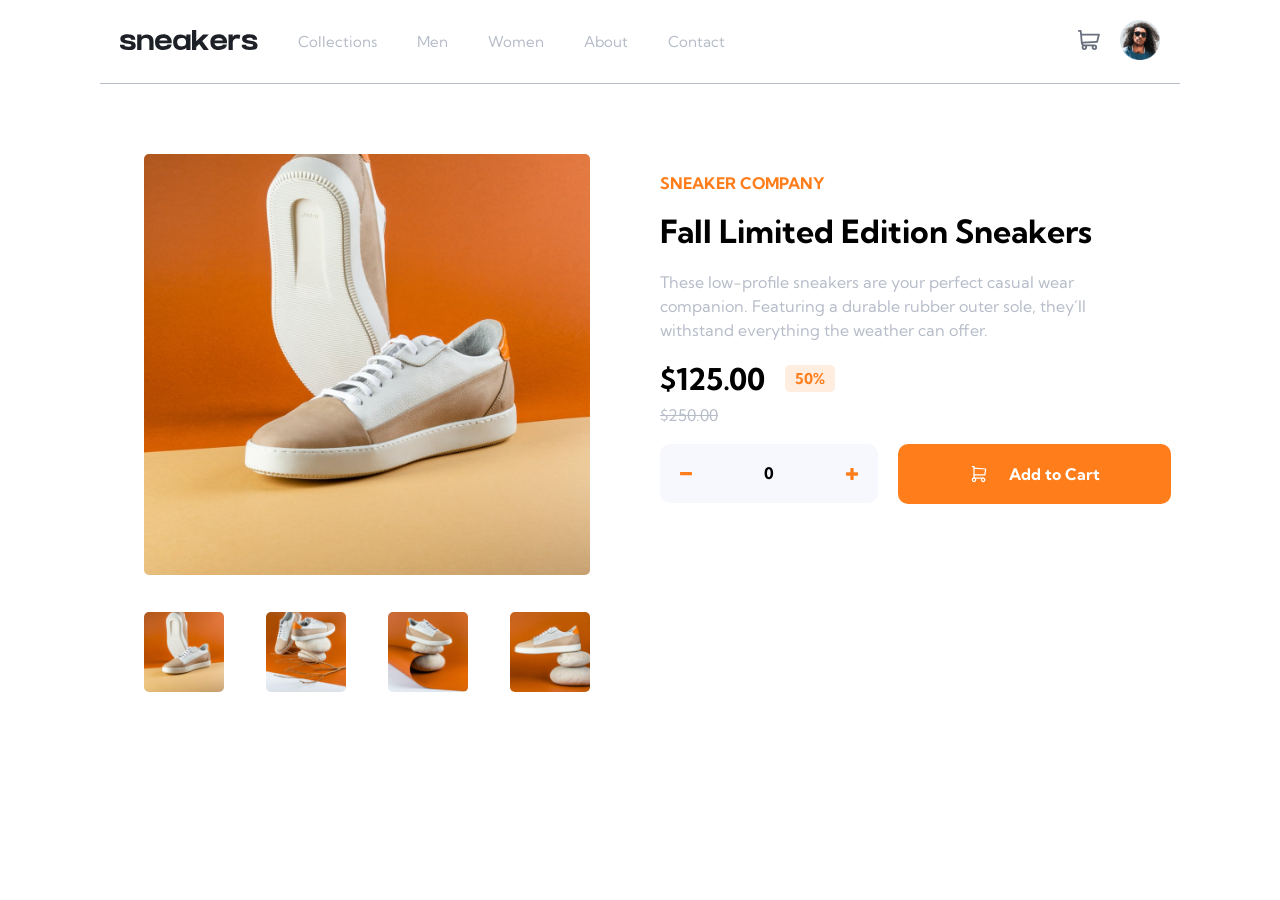
==== index.html @ 6f20aed4 "Add: proyecto e-commerce" ====
<!DOCTYPE html>
<html lang="en">

<head>
    <meta charset="UTF-8">
    <meta http-equiv="X-UA-Compatible" content="IE=edge">
    <meta name="viewport" content="width=device-width, initial-scale=1.0">
    <link rel="stylesheet" href="css/normalice.css">
    <link rel="stylesheet" href="css/style.css">
    <link rel="preconnect" href="https://fonts.googleapis.com">
    <link rel="preconnect" href="https://fonts.gstatic.com" crossorigin>
    <link href="https://fonts.googleapis.com/css2?family=Kumbh+Sans:wght@400;700&display=swap" rel="stylesheet">
    <title>sneakers</title>
</head>

<body>
    <header class="header">

        <nav class="header-navegacion">
            <div class="nav">
                <a href="#" class="navegacion-icono-Menu" id="menu">
                    <img src="src/icon-menu.svg" alt="Icono de navegacion">
                </a>
                <a href="#" class="navegacion-logo">
                    <img src="src/logo.svg" alt="Logo">
                </a>

                <div class="navegacion">
                    <a href="#" class="x">X</a>
                    <a href="#">Collections</a>
                    <a href="#">Men</a>
                    <a href="#">Women</a>
                    <a href="#">About</a>
                    <a href="#">Contact</a>
                </div>
            </div>
            <div class="nav">
                <a href="#" class="navegacion-icono-carrito">
                    <img src="src/icon-cart.svg" alt="icono carrito" id="carrito">
                </a>
                <a href="#" class="navegacion-perfil">
                    <img src="src/image-avatar.png" alt="Imagen de perfil">
                </a>
            </div>
        </nav>

        </div>
        <div class="producto">
            <div class="card-carrito">
                <div class="card-titulo">
                    <p>Card</p>
                </div>
                <div class="contenido-carrito">
                    <p class="mensaje">
                        Your cart is empty
                    </p>
                    <div class="articulos">
                        <div class="datos-carrito">
                            <div class="product-img">
                                <img src="src/image-product-1.jpg" width="70" />
                            </div>
                            <div class="product-info">
                                <p>Autumn Limited Edition</p>
                                <p>$125 x 3 <span>$375.00</span></p>
                            </div>
                            <div class="btnEliminar">
                                <img src="src/icon-delete.svg" alt="btnEliminar">
                            </div>
                        </div>
                        <div class="check">
                            <a href="#" class="btnCheck">Checkout</a>
                        </div>
                    </div>

                </div>
            </div>
            <div class="producto-hero">
                <div class="imagenes-producto">
                    <div class="imagen">
                        <img src="src/image-product-1.jpg" alt="Imagen Producto">
                    </div>
                    <div class="angulos">
                        <img src="src/image-product-1-thumbnail.jpg" width="80" height="80" class="img-small">
                        <img src="src/image-product-2-thumbnail.jpg" width="80" height="80" class="img-small">
                        <img src="src/image-product-3-thumbnail.jpg" width="80" height="80" class="img-small">
                        <img src="src/image-product-4-thumbnail.jpg" width="80" height="80"  class="img-small">
                    </div>
                    <div class="flechas">
                        <div class="flecha">
                            <img src="src/icon-previous.svg" alt="Icon back" id="back" width="10">
                        </div>
                        <div class="flecha">
                            <img src="src/icon-next.svg" alt="Icon back" id="next" width="10">
                        </div>
                    </div>
                </div>
                <div class="producto-info">
                    <div class="marca">
                        <p>sneaker company</p>
                    </div>
                    <div class="titulo">
                        <h1>Fall Limited Edition Sneakers</h1>
                    </div>
                    <div class="info">
                        <p>These low-profile sneakers are your perfect casual wear companion. Featuring a durable rubber
                            outer
                            sole, they´ll withstand everything the weather can offer.</p>
                    </div>
                    <div class="precio">
                        <div class="precio-1">
                            <p>$125.00</p>
                            <span>50%</span>
                        </div>
                        <div class="precio-2">
                            <p>$250.00</p>
                        </div>
                    </div>
                    <div class="flex">
                        <div class="cantidad">
                            <img src="src/icon-minus.svg" alt="icono de menor" id="menor">
                            <p>0</p>
                            <img src="src/icon-plus.svg" alt="icono de mas" id="mas">
                        </div>
                        <div class="agregar-carrito">
                            <button>
                                <svg xmlns="http://www.w3.org/2000/svg" class="icon icon-tabler icon-tabler-shopping-cart"
                                    width="20" height="20" viewBox="0 0 24 24" stroke-width="1.5" stroke="#ffffff"
                                    fill="none" stroke-linecap="round" stroke-linejoin="round">
                                    <path stroke="none" d="M0 0h24v24H0z" fill="none" />
                                    <circle cx="6" cy="19" r="2" />
                                    <circle cx="17" cy="19" r="2" />
                                    <path d="M17 17h-11v-14h-2" />
                                    <path d="M6 5l14 1l-1 7h-13" />
                                </svg>
                                <p>Add to Cart</p>
                            </button>
                        </div>
                    </div>
                   
                </div>
            </div>

</body>

</html>
---- css/normalice.css ----
/*! normalize.css v8.0.1 | MIT License | github.com/necolas/normalize.css */

/* Document
   ========================================================================== */

/**
 * 1. Correct the line height in all browsers.
 * 2. Prevent adjustments of font size after orientation changes in iOS.
 */

 html {
    line-height: 1.15; /* 1 */
    -webkit-text-size-adjust: 100%; /* 2 */
  }
  
  /* Sections
     ========================================================================== */
  
  /**
   * Remove the margin in all browsers.
   */
  
  body {
    margin: 0;
  }
  
  /**
   * Render the `main` element consistently in IE.
   */
  
  main {
    display: block;
  }
  
  /**
   * Correct the font size and margin on `h1` elements within `section` and
   * `article` contexts in Chrome, Firefox, and Safari.
   */
  
  h1 {
    font-size: 2em;
    margin: 0.67em 0;
  }
  
  /* Grouping content
     ========================================================================== */
  
  /**
   * 1. Add the correct box sizing in Firefox.
   * 2. Show the overflow in Edge and IE.
   */
  
  hr {
    box-sizing: content-box; /* 1 */
    height: 0; /* 1 */
    overflow: visible; /* 2 */
  }
  
  /**
   * 1. Correct the inheritance and scaling of font size in all browsers.
   * 2. Correct the odd `em` font sizing in all browsers.
   */
  
  pre {
    font-family: monospace, monospace; /* 1 */
    font-size: 1em; /* 2 */
  }
  
  /* Text-level semantics
     ========================================================================== */
  
  /**
   * Remove the gray background on active links in IE 10.
   */
  
  a {
    background-color: transparent;
  }
  
  /**
   * 1. Remove the bottom border in Chrome 57-
   * 2. Add the correct text decoration in Chrome, Edge, IE, Opera, and Safari.
   */
  
  abbr[title] {
    border-bottom: none; /* 1 */
    text-decoration: underline; /* 2 */
    text-decoration: underline dotted; /* 2 */
  }
  
  /**
   * Add the correct font weight in Chrome, Edge, and Safari.
   */
  
  b,
  strong {
    font-weight: bolder;
  }
  
  /**
   * 1. Correct the inheritance and scaling of font size in all browsers.
   * 2. Correct the odd `em` font sizing in all browsers.
   */
  
  code,
  kbd,
  samp {
    font-family: monospace, monospace; /* 1 */
    font-size: 1em; /* 2 */
  }
  
  /**
   * Add the correct font size in all browsers.
   */
  
  small {
    font-size: 80%;
  }
  
  /**
   * Prevent `sub` and `sup` elements from affecting the line height in
   * all browsers.
   */
  
  sub,
  sup {
    font-size: 75%;
    line-height: 0;
    position: relative;
    vertical-align: baseline;
  }
  
  sub {
    bottom: -0.25em;
  }
  
  sup {
    top: -0.5em;
  }
  
  /* Embedded content
     ========================================================================== */
  
  /**
   * Remove the border on images inside links in IE 10.
   */
  
  img {
    border-style: none;
  }
  
  /* Forms
     ========================================================================== */
  
  /**
   * 1. Change the font styles in all browsers.
   * 2. Remove the margin in Firefox and Safari.
   */
  
  button,
  input,
  optgroup,
  select,
  textarea {
    font-family: inherit; /* 1 */
    font-size: 100%; /* 1 */
    line-height: 1.15; /* 1 */
    margin: 0; /* 2 */
  }
  
  /**
   * Show the overflow in IE.
   * 1. Show the overflow in Edge.
   */
  
  button,
  input { /* 1 */
    overflow: visible;
  }
  
  /**
   * Remove the inheritance of text transform in Edge, Firefox, and IE.
   * 1. Remove the inheritance of text transform in Firefox.
   */
  
  button,
  select { /* 1 */
    text-transform: none;
  }
  
  /**
   * Correct the inability to style clickable types in iOS and Safari.
   */
  
  button,
  [type="button"],
  [type="reset"],
  [type="submit"] {
    -webkit-appearance: button;
  }
  
  /**
   * Remove the inner border and padding in Firefox.
   */
  
  button::-moz-focus-inner,
  [type="button"]::-moz-focus-inner,
  [type="reset"]::-moz-focus-inner,
  [type="submit"]::-moz-focus-inner {
    border-style: none;
    padding: 0;
  }
  
  /**
   * Restore the focus styles unset by the previous rule.
   */
  
  button:-moz-focusring,
  [type="button"]:-moz-focusring,
  [type="reset"]:-moz-focusring,
  [type="submit"]:-moz-focusring {
    outline: 1px dotted ButtonText;
  }
  
  /**
   * Correct the padding in Firefox.
   */
  
  fieldset {
    padding: 0.35em 0.75em 0.625em;
  }
  
  /**
   * 1. Correct the text wrapping in Edge and IE.
   * 2. Correct the color inheritance from `fieldset` elements in IE.
   * 3. Remove the padding so developers are not caught out when they zero out
   *    `fieldset` elements in all browsers.
   */
  
  legend {
    box-sizing: border-box; /* 1 */
    color: inherit; /* 2 */
    display: table; /* 1 */
    max-width: 100%; /* 1 */
    padding: 0; /* 3 */
    white-space: normal; /* 1 */
  }
  
  /**
   * Add the correct vertical alignment in Chrome, Firefox, and Opera.
   */
  
  progress {
    vertical-align: baseline;
  }
  
  /**
   * Remove the default vertical scrollbar in IE 10+.
   */
  
  textarea {
    overflow: auto;
  }
  
  /**
   * 1. Add the correct box sizing in IE 10.
   * 2. Remove the padding in IE 10.
   */
  
  [type="checkbox"],
  [type="radio"] {
    box-sizing: border-box; /* 1 */
    padding: 0; /* 2 */
  }
  
  /**
   * Correct the cursor style of increment and decrement buttons in Chrome.
   */
  
  [type="number"]::-webkit-inner-spin-button,
  [type="number"]::-webkit-outer-spin-button {
    height: auto;
  }
  
  /**
   * 1. Correct the odd appearance in Chrome and Safari.
   * 2. Correct the outline style in Safari.
   */
  
  [type="search"] {
    -webkit-appearance: textfield; /* 1 */
    outline-offset: -2px; /* 2 */
  }
  
  /**
   * Remove the inner padding in Chrome and Safari on macOS.
   */
  
  [type="search"]::-webkit-search-decoration {
    -webkit-appearance: none;
  }
  
  /**
   * 1. Correct the inability to style clickable types in iOS and Safari.
   * 2. Change font properties to `inherit` in Safari.
   */
  
  ::-webkit-file-upload-button {
    -webkit-appearance: button; /* 1 */
    font: inherit; /* 2 */
  }
  
  /* Interactive
     ========================================================================== */
  
  /*
   * Add the correct display in Edge, IE 10+, and Firefox.
   */
  
  details {
    display: block;
  }
  
  /*
   * Add the correct display in all browsers.
   */
  
  summary {
    display: list-item;
  }
  
  /* Misc
     ========================================================================== */
  
  /**
   * Add the correct display in IE 10+.
   */
  
  template {
    display: none;
  }
  
  /**
   * Add the correct display in IE 10.
   */
  
  [hidden] {
    display: none;
  }
---- css/style.css ----
:root {
    /* Layout */
    --mobile: 375px;
    --desktop: 1440px;

    /* Colors */
    --orenge: hsl(26, 100%, 55%);
    --paleOrange: hsl(25, 100%, 94%);

    --Veryblue: hsl(220, 13%, 13%);
    --Darkblue: hsl(219, 9%, 45%);
    --blue: hsl(220, 14%, 75%);
    --Lightblue: hsl(223, 64%, 98%);
    --White: hsl(0, 0%, 100%);
    --Black: hsl(0, 0%, 0%);

    /* Font */

    --principal: 'Kumbh Sans', sans-serif;
}


html {
    font-size: 62.5%;

}

body {
    font-size: 16px;
    font-family: var(--principal);

}

h1,
h2,
h3,
p {
    margin: 0;
    padding: 0;
}

/* Header */

/* Navegacion */

.header-navegacion {
    display: flex;
    justify-content:
        space-between;
    align-items: center;
    padding: 1.5rem;

}

.nav {
    display: flex;
    align-items: center;
    gap: 2rem;
}

.nav .navegacion-perfil img {
    width: 4rem;
}

/* Navegacion mobile */

.inactivo {
    display: none;
}

.ativo {
    display: block;
}

.mobile {
    z-index: 1;
    position: absolute;
    display: flex;
    flex-direction: column;
    gap: 2.5rem;
    font-weight: 700;
    background-color: var(--White);
    width: 50%;
    height: 100vh;
    padding: 2rem;

}

.navegacion {
    display: none;
}


.mobile a {
    text-decoration: none;
    font-size: 2rem;
    color: var(--Black);
}

.mobile a:first-child {
    margin-bottom: 3rem;

}






/* Producto */

.producto {
    display: flex;
    justify-content: center;

}

/* card carrito */
.card-carrito {
    background-color: var(--White);
    width: 95%;
    height: 30rem;
    position: absolute;
    z-index: 1;
    margin-top: 1rem;
    border-radius: 1rem;
    display: grid;
    grid-template-rows: repeat(2, 25% 75%);
    align-items: center;
    display: none;

}

.contenido-carrito {
    display: flex;
    flex-direction: column;
    justify-content: space-between;
    align-items: center;
    padding: 2rem;
    gap: 2rem;


    display: none;
}

.datos-carrito {
    display: flex;
    justify-content: space-between;
    align-items: center;
    gap: 1rem;


}

.articulos {
    display: flex;
    flex-direction: column;
    gap: 2rem;

}

.product-img img {
    border-radius: .5rem;
}

.product-info p {
    color: var(--blue);
}

.product-info span {
    color: var(--Black);
    font-weight: 700;
}

.btnEliminar img {
    width: 1.5rem;
}

.check {
    background-color: var(--orenge);
    padding: 2rem;
    text-align: center;
    border-radius: 1rem;
    /* text-decoration: none; */
}

.check a {
    text-decoration: none;
    color: white;
    font-weight: 700;
}



.mensaje {
    text-align: center;
    font-weight: 700;
    color: var(--blue);
    display: none;
}


.card-titulo {
    border-bottom: solid 1px rgb(230, 230, 230);
    width: 100%;
}

.card-titulo p {
    font-weight: 700;
    margin: 2rem;
}

@media (min-width: 376px) {

    .datos-carrito {
        gap: 1rem;
    }

    .product-img img {
        width: 4rem;
    }

    .product-info p {
        font-size: 1.5rem;
    }

}

/* hero */

.imagen img {
    width: 100%;
    height: 35rem;
    position: absolute;
}

.flechas {
    position: relative;
    margin: 0 auto;
    width: 90%;
    height: 35rem;
    display: flex;
    justify-content: space-between;
    align-items: center;

}

.flecha {
    background-color: var(--White);
    padding: 1.5rem;
    border-radius: 50%;
    display: flex;
    justify-content: center;
    align-items: center;
}

.angulos {
    display: none;
}

/* Informacion */
.producto-info {
    padding: 2rem;
}

.marca p {

    text-transform: uppercase;
    font-weight: 700;
    color: var(--orenge);
    margin-bottom: 2rem;

}

.info {
    color: var(--blue);
    margin-bottom: 2rem;
    line-height: 1.5;

}

.titulo {
    margin-bottom: 2rem;
}

/* Precio */

.precio {
    display: flex;
    justify-content: space-between;
    align-items: center;
    padding: 0;
    margin-bottom: 2rem;

}

.precio-1 {
    display: flex;
    align-items: center;
    gap: 2rem;
    padding: 1rem;


}

.precio-1 p {
    font-size: 3rem;
    font-weight: 700;
}

.precio-1 span {
    font-size: 1.5rem;
    font-weight: 700;
    color: var(--orenge);
    background-color: var(--paleOrange);
    padding: 0.5rem 1rem 0.5rem 1rem;
    border-radius: .5rem;



}

.precio-2 {
    align-items: center;
    text-decoration: line-through;
    color: var(--blue);
}


/* Cantidad */
.cantidad {
    display: flex;
    justify-content: space-between;
    align-items: center;
    padding: 2rem;
    background-color: var(--Lightblue);
    border-radius: 1rem;
    margin-bottom: 2rem;
}

.cantidad p {
    font-weight: 700;
}

/* Agregar al Carrito */

.agregar-carrito button {
    display: block;
    width: 100%;
    border-radius: 1rem;
    padding: 2rem;
    display: flex;
    justify-content: center;
    align-items: center;
    gap: 2rem;
    color: var(--White);
    background-color: var(--orenge);
    border: none;
    font-weight: 700;
}


@media (min-width: 376px) {
    .navegacion-icono-Menu {
        display: none;
    }

    .navegacion .x {
        display: none;
    }

    .navegacion {
        display: flex;
        gap: 2rem;


    }

    .navegacion a {
        text-decoration: none;
        font-size: 1.5rem;
        color: var(--blue);
        margin-left: 2rem;
    }

    .header-navegacion {
        padding: 2rem;
        margin: 0 10rem;
        border-bottom: solid 1px var(--blue);
        margin-bottom: 5rem;
    }

    .imagenes-producto {
        display: grid;
        grid-template-rows: repeat(2, 90% 10%);
    }

    .imagen img {
        position: inherit;
        width: 90%;
        height: 90%;
        border-radius: .5rem;
    }

    .flechas {
        display: none;
    }

    .producto {
        padding: 2rem;

    }

    .card-carrito {
        border: solid 1px black;
        width: 30%;
        height: 21rem;
        top: 60px;
        right: 40px;

    }


    .product-info {
        width: 100%;
    }

    .angulos {
        display: flex;
        justify-content: space-between;
        width: 90%;
        margin-top: -1rem;



    }

    .angulos img {
        border-radius: .5rem;

    }

    .producto-hero {
        display: grid;
        grid-template-columns: repeat(2, 1fr);
        width: 80%;

    }

    .precio {
        display: flex;
        flex-direction: column;
        align-items: flex-start;
        justify-content: flex-start;
        gap: 1rem;

    }

    .precio-1 {
        padding: 0;


    }

    .flex {
        display: grid;
        grid-template-columns: repeat(2, 1fr);
        gap: 2rem;
        width: 100%;
    }

    .agregar-carrito {
        display: block;
        width: 125%
    }

}
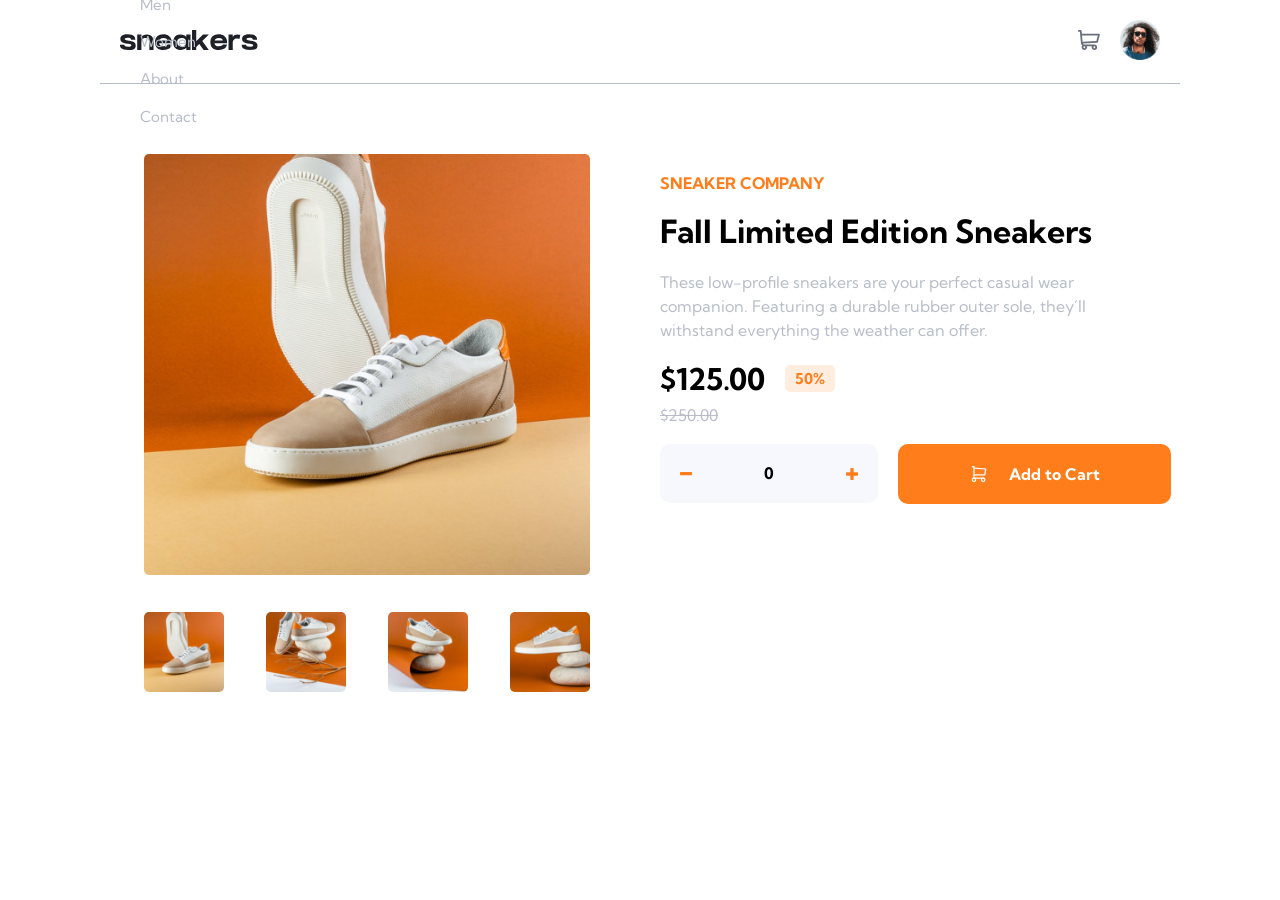
==== commit 2e420931: "update: agregando funcionalidad a btn menu" ====
--- a/index.html
+++ b/index.html
@@ -25,8 +25,8 @@
                     <img src="src/logo.svg" alt="Logo">
                 </a>
 
-                <div class="navegacion">
-                    <a href="#" class="x">X</a>
+                <div class="  navegacion  " id="menuMobile">
+                    <a href="#" class="x" id="x">X</a>
                     <a href="#">Collections</a>
                     <a href="#">Men</a>
                     <a href="#">Women</a>
@@ -83,7 +83,7 @@
                         <img src="src/image-product-1-thumbnail.jpg" width="80" height="80" class="img-small">
                         <img src="src/image-product-2-thumbnail.jpg" width="80" height="80" class="img-small">
                         <img src="src/image-product-3-thumbnail.jpg" width="80" height="80" class="img-small">
-                        <img src="src/image-product-4-thumbnail.jpg" width="80" height="80"  class="img-small">
+                        <img src="src/image-product-4-thumbnail.jpg" width="80" height="80" class="img-small">
                     </div>
                     <div class="flechas">
                         <div class="flecha">
@@ -123,9 +123,10 @@
                         </div>
                         <div class="agregar-carrito">
                             <button>
-                                <svg xmlns="http://www.w3.org/2000/svg" class="icon icon-tabler icon-tabler-shopping-cart"
-                                    width="20" height="20" viewBox="0 0 24 24" stroke-width="1.5" stroke="#ffffff"
-                                    fill="none" stroke-linecap="round" stroke-linejoin="round">
+                                <svg xmlns="http://www.w3.org/2000/svg"
+                                    class="icon icon-tabler icon-tabler-shopping-cart" width="20" height="20"
+                                    viewBox="0 0 24 24" stroke-width="1.5" stroke="#ffffff" fill="none"
+                                    stroke-linecap="round" stroke-linejoin="round">
                                     <path stroke="none" d="M0 0h24v24H0z" fill="none" />
                                     <circle cx="6" cy="19" r="2" />
                                     <circle cx="17" cy="19" r="2" />
@@ -136,10 +137,10 @@
                             </button>
                         </div>
                     </div>
-                   
+
                 </div>
             </div>
-
+            <script src="js/app.js"></script>
 </body>
 
 </html>
--- a/css/style.css
+++ b/css/style.css
@@ -68,13 +68,13 @@
     display: none;
 }
 
-.ativo {
+.activo {
     display: block;
 }
 
 .mobile {
     z-index: 1;
-    position: absolute;
+    position: relative;
     display: flex;
     flex-direction: column;
     gap: 2.5rem;
@@ -83,11 +83,16 @@
     width: 50%;
     height: 100vh;
     padding: 2rem;
+    margin-left: -2rem;
+    margin-top: 100vh;
 
 }
 
 .navegacion {
     display: none;
+    flex-direction: column;
+    position: absolute;
+  
 }
 
 
@@ -210,20 +215,9 @@
     margin: 2rem;
 }
 
-@media (min-width: 376px) {
-
-    .datos-carrito {
-        gap: 1rem;
-    }
-
-    .product-img img {
-        width: 4rem;
-    }
-
-    .product-info p {
-        font-size: 1.5rem;
-    }
-
+@media (min-width: 480px) {
+
+  
 }
 
 /* hero */
@@ -360,7 +354,7 @@
 }
 
 
-@media (min-width: 376px) {
+@media (min-width: 480px) {
     .navegacion-icono-Menu {
         display: none;
     }
@@ -419,6 +413,18 @@
         right: 40px;
 
     }
+    .datos-carrito {
+        gap: 1rem;
+    }
+
+    .product-img img {
+        width: 4rem;
+    }
+
+    .product-info p {
+        font-size: 1.5rem;
+    }
+
 
 
     .product-info {
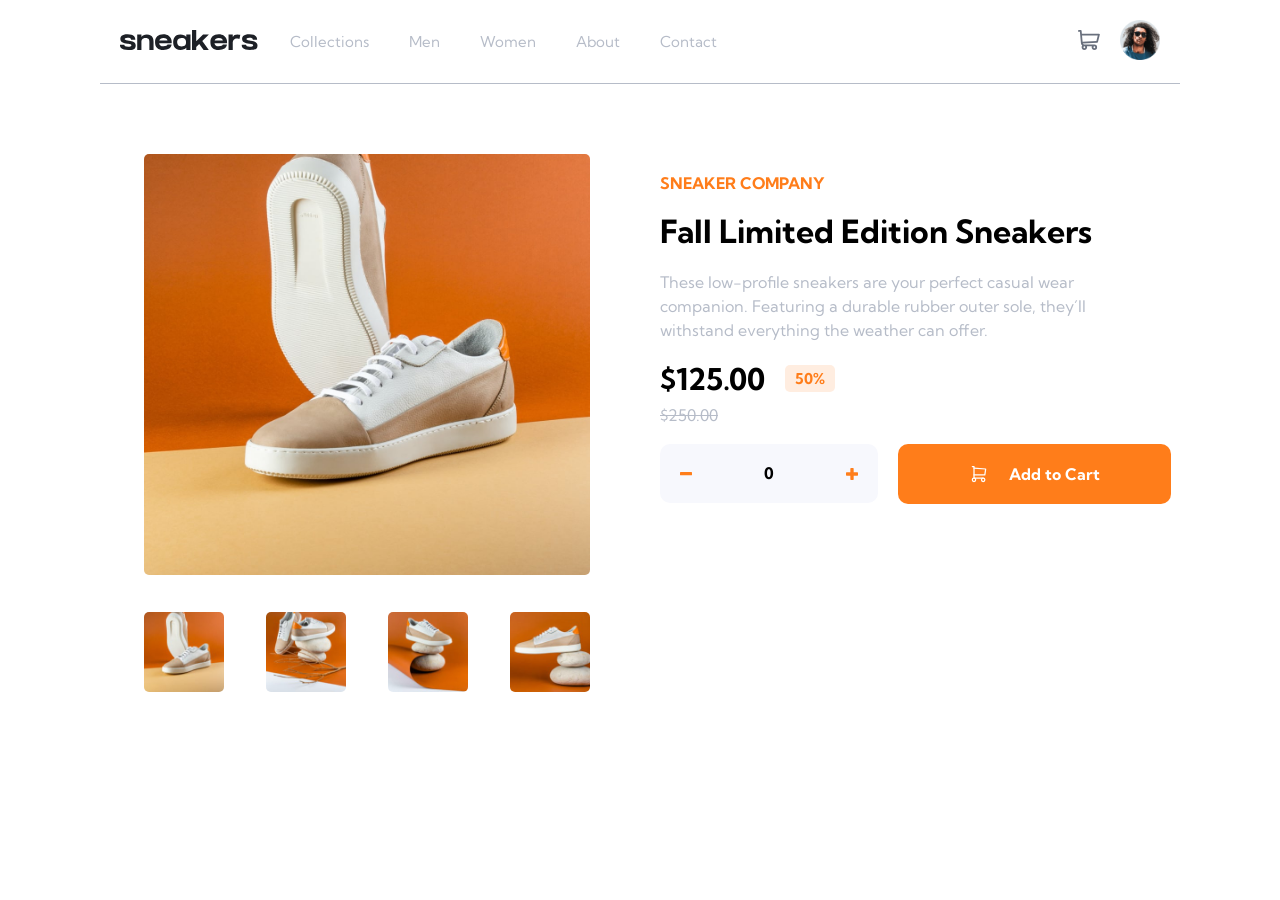
==== commit 135890da: "update: Mejorando funcionalidad de menu" ====
--- a/index.html
+++ b/index.html
@@ -25,7 +25,7 @@
                     <img src="src/logo.svg" alt="Logo">
                 </a>
 
-                <div class="  navegacion  " id="menuMobile">
+                <div class="  navegacion activo " id="menuMobile">
                     <a href="#" class="x" id="x">X</a>
                     <a href="#">Collections</a>
                     <a href="#">Men</a>
--- a/css/style.css
+++ b/css/style.css
@@ -85,6 +85,8 @@
     padding: 2rem;
     margin-left: -2rem;
     margin-top: 100vh;
+    
+   
 
 }
 
@@ -92,6 +94,9 @@
     display: none;
     flex-direction: column;
     position: absolute;
+    
+
+    
   
 }
 
@@ -365,8 +370,9 @@
 
     .navegacion {
         display: flex;
+        flex-direction: row;
         gap: 2rem;
-
+        margin-left: 15rem;
 
     }
 
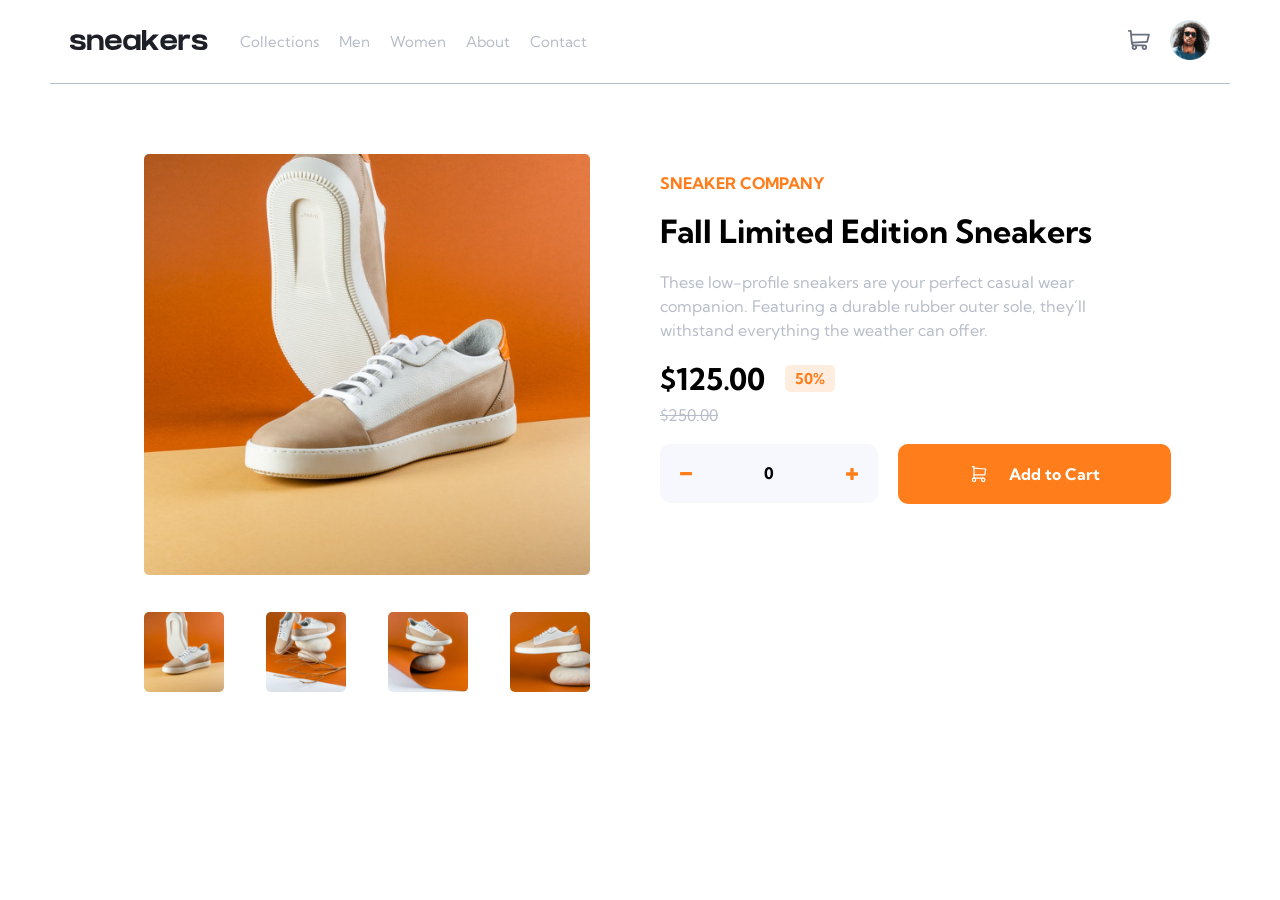
==== commit 84380e0f: "update: agregando funcionalidad a carrito" ====
--- a/index.html
+++ b/index.html
@@ -38,40 +38,50 @@
                 <a href="#" class="navegacion-icono-carrito">
                     <img src="src/icon-cart.svg" alt="icono carrito" id="carrito">
                 </a>
-                <a href="#" class="navegacion-perfil">
+                <a href="#" class="navegacion-perfil" id="perfil">
                     <img src="src/image-avatar.png" alt="Imagen de perfil">
                 </a>
             </div>
         </nav>
 
         </div>
-        <div class="producto">
-            <div class="card-carrito">
+        <div class="producto ">
+            <div class="  card-carrito  " id="card-carrito">
                 <div class="card-titulo">
                     <p>Card</p>
                 </div>
-                <div class="contenido-carrito">
+                <div class="contenido-carrito" id="contenido">
                     <p class="mensaje">
                         Your cart is empty
                     </p>
                     <div class="articulos">
                         <div class="datos-carrito">
-                            <div class="product-img">
-                                <img src="src/image-product-1.jpg" width="70" />
-                            </div>
-                            <div class="product-info">
-                                <p>Autumn Limited Edition</p>
-                                <p>$125 x 3 <span>$375.00</span></p>
-                            </div>
-                            <div class="btnEliminar">
-                                <img src="src/icon-delete.svg" alt="btnEliminar">
-                            </div>
+                            <table id="lista-productos" class="lista-productos">
+                                <thead>
+                                    <tr></tr>
+                                    <tr></tr>
+                                    <tr></tr>
+                                </thead>
+                                <tbody>
+                                    <tr>
+                                        <td class="product-img">
+                                            <img src="src/image-product-1.jpg" width="70" />
+                                        </td>
+                                        <td class="product-info">
+                                            <p>Autumn Limited Edition</p>
+                                            <p>$125 x 3 <span>$375.00</span></p>
+                                        </td>
+                                        <td class="btnEliminar">
+                                            <img src="src/icon-delete.svg" alt="btnEliminar">
+                                        </td>
+                                    </tr>
+                                </tbody>
+                            </table>
                         </div>
                         <div class="check">
                             <a href="#" class="btnCheck">Checkout</a>
                         </div>
                     </div>
-
                 </div>
             </div>
             <div class="producto-hero">
@@ -137,7 +147,6 @@
                             </button>
                         </div>
                     </div>
-
                 </div>
             </div>
             <script src="js/app.js"></script>
--- a/css/style.css
+++ b/css/style.css
@@ -60,13 +60,15 @@
 
 .nav .navegacion-perfil img {
     width: 4rem;
+    
+}
+.seleccionado{
+    border: solid 3px var(--orenge);
+    border-radius: 50%; 
 }
 
 /* Navegacion mobile */
 
-.inactivo {
-    display: none;
-}
 
 .activo {
     display: block;
@@ -129,28 +131,54 @@
 .card-carrito {
     background-color: var(--White);
     width: 95%;
-    height: 30rem;
+    height: auto;
     position: absolute;
     z-index: 1;
     margin-top: 1rem;
     border-radius: 1rem;
+    display: none;
+    grid-template-rows: repeat(2, 25% 75%);
+    align-items: center;
+    
+   
+
+}
+
+.lista-productos tr{
+    
+    display: flex;
+    justify-content: space-between;
+    align-items: center;
+    width: 100%;
+    gap: 1rem;
+
+    
+}
+.lista-productos tbody{
+    display: flex;
+    flex-direction: column;
+    justify-content: center;
+    align-items: center;
+    gap: 2rem;
+    
+
+    
+}
+.activoCar {
     display: grid;
-    grid-template-rows: repeat(2, 25% 75%);
-    align-items: center;
-    display: none;
-
-}
+}
+
 
 .contenido-carrito {
     display: flex;
     flex-direction: column;
     justify-content: space-between;
     align-items: center;
-    padding: 2rem;
-    gap: 2rem;
-
-
-    display: none;
+    padding: 1rem;
+    gap: 1rem;
+    
+
+    display: flex;
 }
 
 .datos-carrito {
@@ -162,12 +190,6 @@
 
 }
 
-.articulos {
-    display: flex;
-    flex-direction: column;
-    gap: 2rem;
-
-}
 
 .product-img img {
     border-radius: .5rem;
@@ -188,9 +210,11 @@
 
 .check {
     background-color: var(--orenge);
-    padding: 2rem;
+    padding: 1.5rem;
     text-align: center;
     border-radius: 1rem;
+    height: auto;
+    
     /* text-decoration: none; */
 }
 
@@ -207,6 +231,7 @@
     font-weight: 700;
     color: var(--blue);
     display: none;
+    
 }
 
 
@@ -220,10 +245,7 @@
     margin: 2rem;
 }
 
-@media (min-width: 480px) {
-
-  
-}
+
 
 /* hero */
 
@@ -371,7 +393,7 @@
     .navegacion {
         display: flex;
         flex-direction: row;
-        gap: 2rem;
+        
         margin-left: 15rem;
 
     }
@@ -385,7 +407,7 @@
 
     .header-navegacion {
         padding: 2rem;
-        margin: 0 10rem;
+        margin: 0 5rem;
         border-bottom: solid 1px var(--blue);
         margin-bottom: 5rem;
     }
@@ -413,28 +435,49 @@
 
     .card-carrito {
         border: solid 1px black;
-        width: 30%;
-        height: 21rem;
+        width: 28%;
+        /* height: 24rem; */
         top: 60px;
         right: 40px;
-
-    }
-    .datos-carrito {
-        gap: 1rem;
-    }
+        padding: 1rem;
+        height: auto;
+
+    }
+
+    .contenido-carrito{
+        padding: 1rem;
+        margin: 0;
+    }
+    
+    .lista-productos {
+        width: 100%;
+    }
+    .lista-productos tr{
+        
+        display: flex;
+        justify-content: center;
+        align-items: center;
+        width: 100%;
+        
+        
+    }
+  
 
     .product-img img {
-        width: 4rem;
+        width: 5rem;
     }
 
     .product-info p {
-        font-size: 1.5rem;
-    }
-
+        font-size: 1.4rem;
+        width: 100%;
+    }
+
+   
 
 
     .product-info {
         width: 100%;
+
     }
 
     .angulos {
